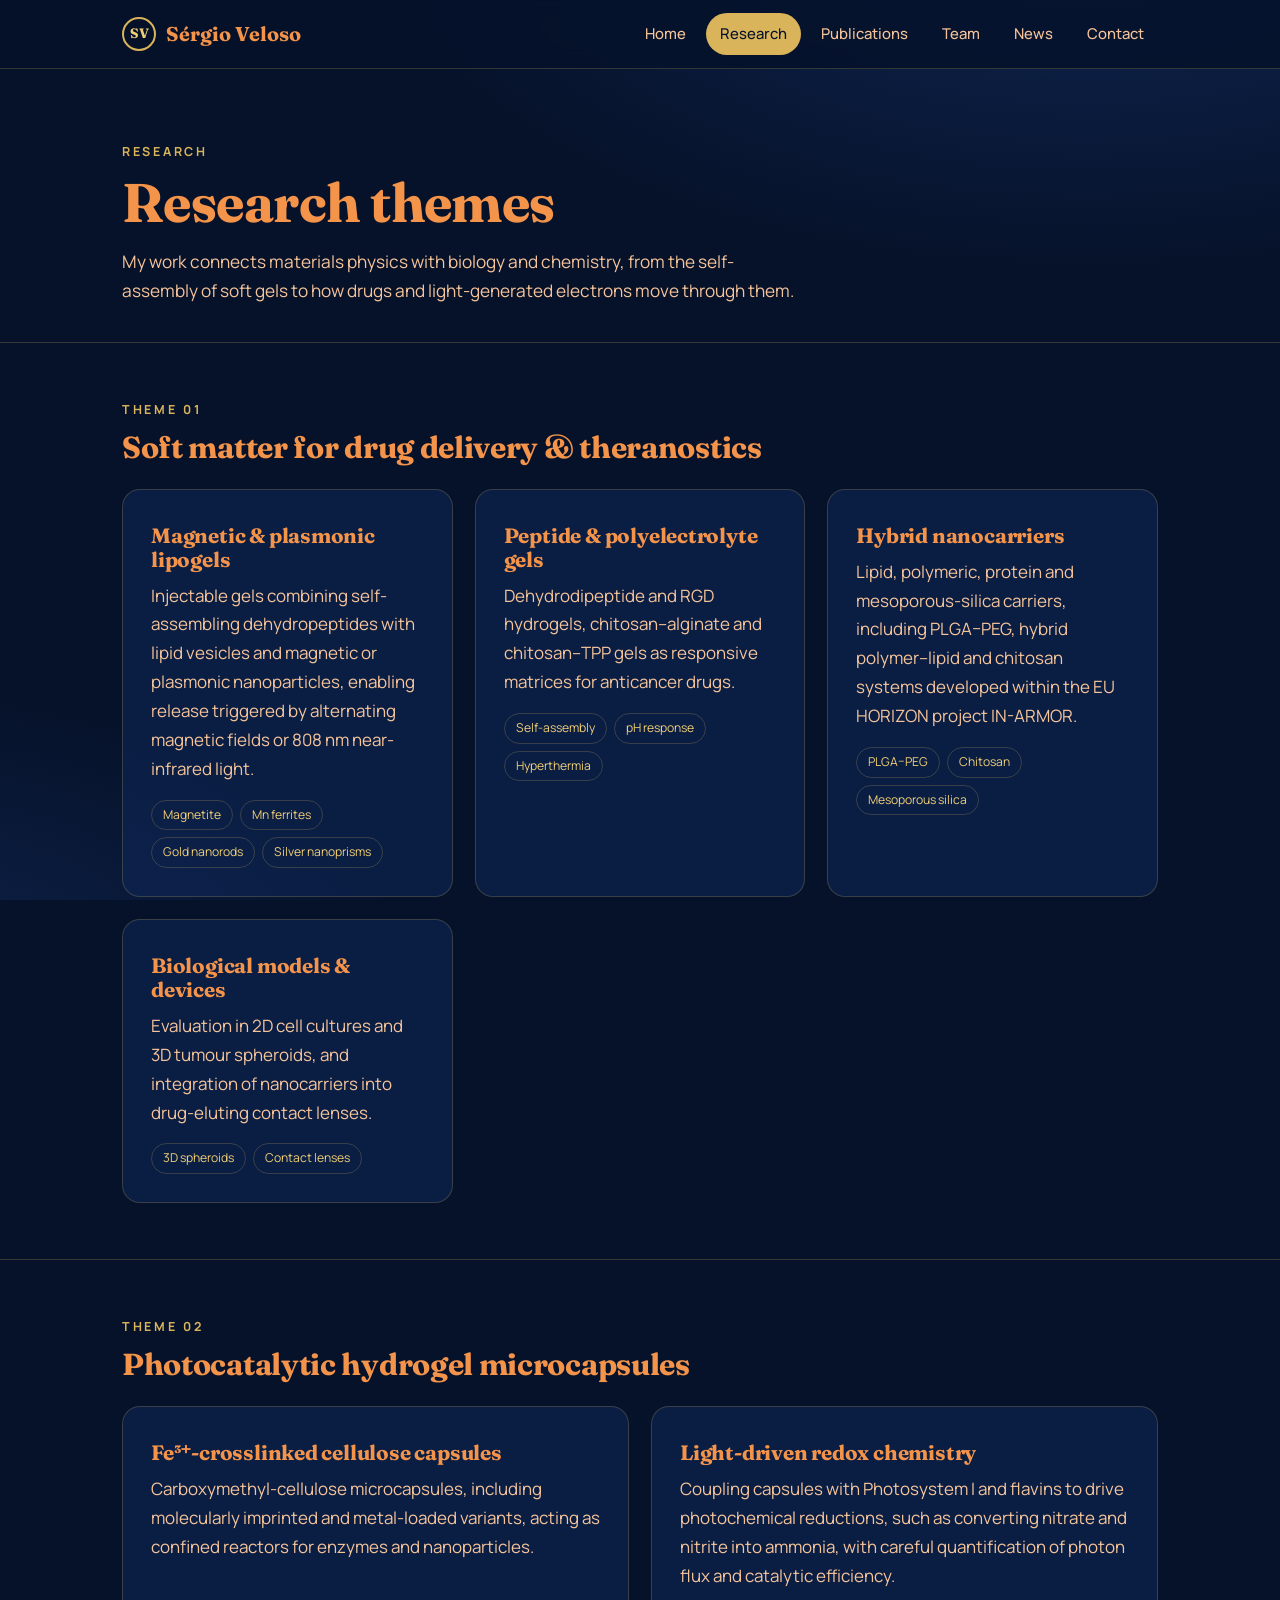
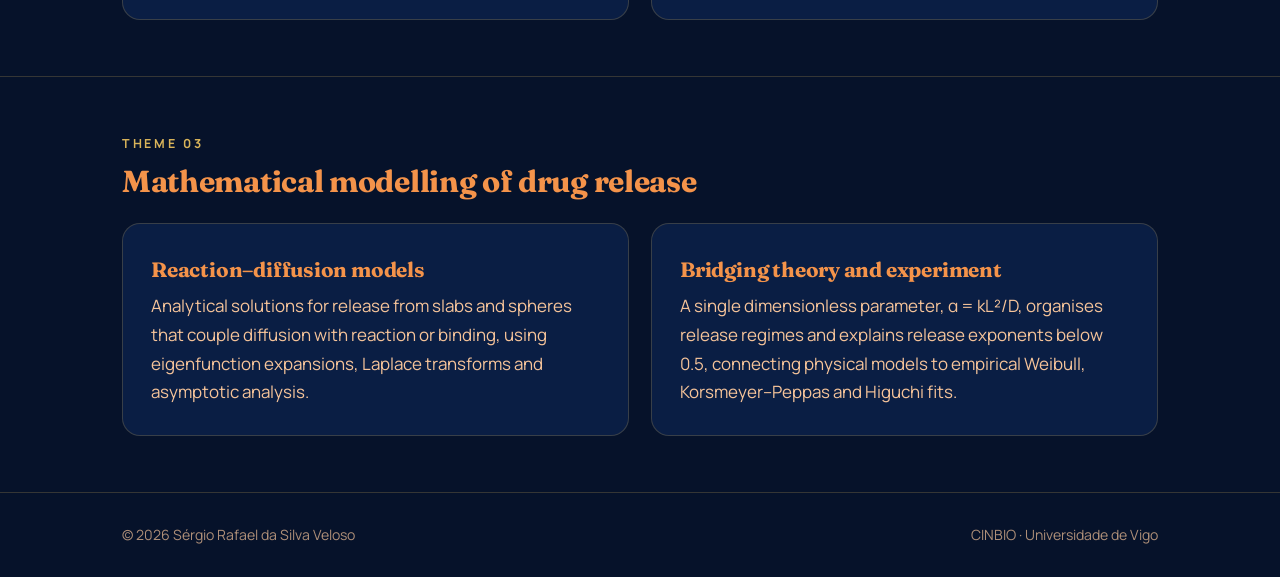
==== research.html @ 0ad84930 "Add files via upload" ====
<!DOCTYPE html>
<html lang="en">
<head>
<meta charset="UTF-8">
<meta name="viewport" content="width=device-width, initial-scale=1.0">
<title>Research | Sérgio Veloso</title>
<meta name="description" content="Sérgio R. S. Veloso — researcher in soft materials, nanomaterials, drug delivery and photocatalysis.">
<link rel="preconnect" href="https://fonts.googleapis.com">
<link rel="preconnect" href="https://fonts.gstatic.com" crossorigin>
<link href="https://fonts.googleapis.com/css2?family=Fraunces:ital,opsz,wght@0,9..144,600;0,9..144,700;1,9..144,600&family=Manrope:wght@400;500;600;700&display=swap" rel="stylesheet">
<link rel="stylesheet" href="style.css">
</head>
<body>
<nav class="nav">
  <div class="wrap">
    <a href="index.html" class="brand"><span class="brand-mark">SV</span>Sérgio Veloso</a>
    <button class="menu-btn" aria-label="Menu">☰</button>
    <ul>
      <li><a href="index.html">Home</a></li>
      <li><a href="research.html">Research</a></li>
      <li><a href="publications.html">Publications</a></li>
      <li><a href="team.html">Team</a></li>
      <li><a href="news.html">News</a></li>
      <li><a href="contact.html">Contact</a></li>
    </ul>
  </div>
</nav>
<main>
<header class="page-head"><div class="wrap">
  <div class="eyebrow">Research</div><h1>Research themes</h1><p>My work connects materials physics with biology and chemistry, from the self-assembly of soft gels to how drugs and light-generated electrons move through them.</p>
</div></header>

<section class="block" id="delivery"><div class="wrap">
  <div class="eyebrow">Theme 01</div>
  <h2>Soft matter for drug delivery &amp; theranostics</h2>
  <div class="grid">
    <div class="card reveal"><h3>Magnetic &amp; plasmonic lipogels</h3><p>Injectable gels combining self-assembling dehydropeptides with lipid vesicles and magnetic or plasmonic nanoparticles, enabling release triggered by alternating magnetic fields or 808 nm near-infrared light.</p>
      <div class="tags"><span class="tag">Magnetite</span><span class="tag">Mn ferrites</span><span class="tag">Gold nanorods</span><span class="tag">Silver nanoprisms</span></div></div>
    <div class="card reveal"><h3>Peptide &amp; polyelectrolyte gels</h3><p>Dehydrodipeptide and RGD hydrogels, chitosan–alginate and chitosan–TPP gels as responsive matrices for anticancer drugs.</p>
      <div class="tags"><span class="tag">Self-assembly</span><span class="tag">pH response</span><span class="tag">Hyperthermia</span></div></div>
    <div class="card reveal"><h3>Hybrid nanocarriers</h3><p>Lipid, polymeric, protein and mesoporous-silica carriers, including PLGA–PEG, hybrid polymer–lipid and chitosan systems developed within the EU HORIZON project IN-ARMOR.</p>
      <div class="tags"><span class="tag">PLGA–PEG</span><span class="tag">Chitosan</span><span class="tag">Mesoporous silica</span></div></div>
    <div class="card reveal"><h3>Biological models &amp; devices</h3><p>Evaluation in 2D cell cultures and 3D tumour spheroids, and integration of nanocarriers into drug-eluting contact lenses.</p>
      <div class="tags"><span class="tag">3D spheroids</span><span class="tag">Contact lenses</span></div></div>
  </div>
</div></section>
<section class="block" id="photo"><div class="wrap">
  <div class="eyebrow">Theme 02</div>
  <h2>Photocatalytic hydrogel microcapsules</h2>
  <div class="grid">
    <div class="card reveal"><h3>Fe³⁺-crosslinked cellulose capsules</h3><p>Carboxymethyl-cellulose microcapsules, including molecularly imprinted and metal-loaded variants, acting as confined reactors for enzymes and nanoparticles.</p></div>
    <div class="card reveal"><h3>Light-driven redox chemistry</h3><p>Coupling capsules with Photosystem I and flavins to drive photochemical reductions, such as converting nitrate and nitrite into ammonia, with careful quantification of photon flux and catalytic efficiency.</p></div>
  </div>
</div></section>
<section class="block" id="modelling"><div class="wrap">
  <div class="eyebrow">Theme 03</div>
  <h2>Mathematical modelling of drug release</h2>
  <div class="grid">
    <div class="card reveal"><h3>Reaction–diffusion models</h3><p>Analytical solutions for release from slabs and spheres that couple diffusion with reaction or binding, using eigenfunction expansions, Laplace transforms and asymptotic analysis.</p></div>
    <div class="card reveal"><h3>Bridging theory and experiment</h3><p>A single dimensionless parameter, α = kL²/D, organises release regimes and explains release exponents below 0.5, connecting physical models to empirical Weibull, Korsmeyer–Peppas and Higuchi fits.</p></div>
  </div>
</div></section>
</main>
<footer>
  <div class="wrap">
    <span>© <span id="yr"></span> Sérgio Rafael da Silva Veloso</span>
    <span>CINBIO · Universidade de Vigo</span>
  </div>
</footer>
<script src="script.js"></script>

</body>
</html>
---- style.css ----
/* ===== Sérgio Veloso — shared site styles ===== */
:root {
  --navy-900: #06122a;
  --navy-800: #0a1b3d;
  --navy-700: #10285a;
  --navy-600: #183774;
  --orange: #f4934a;
  --orange-soft: #f6c49a;
  --gold: #d9b45a;
  --gold-bright: #f1cf76;
  --line: rgba(217, 180, 90, 0.22);
  --card: rgba(16, 40, 90, 0.55);
}

* { box-sizing: border-box; }
html { scroll-behavior: smooth; }
body {
  margin: 0;
  background: var(--navy-900);
  background-image: radial-gradient(1200px 600px at 85% -10%, rgba(24,55,116,.55), transparent 60%),
                    radial-gradient(900px 500px at -10% 110%, rgba(24,55,116,.45), transparent 60%);
  background-attachment: fixed;
  color: var(--orange-soft);
  font-family: "Manrope", system-ui, sans-serif;
  font-size: 17px;
  line-height: 1.7;
  min-height: 100vh;
  display: flex;
  flex-direction: column;
}
main { flex: 1; }
a { color: var(--gold-bright); text-decoration: none; transition: color .2s; }
a:hover { color: var(--orange); }
h1, h2, h3 {
  font-family: "Fraunces", Georgia, serif;
  color: var(--orange);
  line-height: 1.15;
  font-weight: 700;
  letter-spacing: -0.01em;
}
.wrap { max-width: 1080px; margin: 0 auto; padding: 0 22px; }
.gold { color: var(--gold-bright); }

/* ===== Navigation ===== */
.nav {
  position: sticky; top: 0; z-index: 50;
  background: rgba(6, 18, 42, 0.82);
  backdrop-filter: blur(10px);
  border-bottom: 1px solid var(--line);
}
.nav .wrap { display: flex; align-items: center; justify-content: space-between; height: 68px; }
.brand {
  font-family: "Fraunces", serif; font-size: 1.25rem; font-weight: 700;
  color: var(--orange); display: flex; align-items: center; gap: 10px;
}
.brand-mark {
  width: 34px; height: 34px; border-radius: 50%;
  border: 2px solid var(--gold); display: grid; place-items: center;
  font-size: .85rem; color: var(--gold-bright);
}
.nav ul { list-style: none; display: flex; gap: 6px; margin: 0; padding: 0; }
.nav ul a {
  color: var(--orange-soft); font-size: .93rem; font-weight: 500;
  padding: 8px 14px; border-radius: 999px; display: block;
}
.nav ul a:hover { color: var(--gold-bright); background: rgba(217,180,90,.08); }
.nav ul a.active { color: var(--navy-900); background: var(--gold); }
.menu-btn {
  display: none; background: none; border: 1px solid var(--line); color: var(--gold-bright);
  border-radius: 8px; padding: 6px 12px; font-size: 1rem; cursor: pointer;
}
@media (max-width: 820px) {
  .menu-btn { display: block; }
  .nav ul {
    display: none; position: absolute; top: 68px; left: 0; right: 0;
    flex-direction: column; background: var(--navy-900); padding: 12px 22px 18px;
    border-bottom: 1px solid var(--line);
  }
  .nav ul.open { display: flex; }
}

/* ===== Page header (inner pages) ===== */
.page-head { padding: 72px 0 36px; border-bottom: 1px solid var(--line); }
.eyebrow {
  font-size: .78rem; letter-spacing: .22em; text-transform: uppercase;
  color: var(--gold); font-weight: 700; margin-bottom: 10px;
}
.page-head h1 { font-size: clamp(2.3rem, 5vw, 3.4rem); margin: 0 0 12px; }
.page-head p { max-width: 680px; margin: 0; font-size: 1.08rem; }

section.block { padding: 56px 0; }
section.block + section.block { border-top: 1px solid var(--line); }
section.block h2 { font-size: 1.9rem; margin: 0 0 24px; }

/* ===== Buttons ===== */
.btn {
  display: inline-block; padding: 12px 24px; border-radius: 999px;
  font-weight: 600; font-size: .95rem; border: 1.5px solid var(--gold);
  color: var(--gold-bright); transition: all .2s;
}
.btn:hover { background: rgba(217,180,90,.12); color: var(--gold-bright); }
.btn.solid { background: var(--orange); border-color: var(--orange); color: var(--navy-900); }
.btn.solid:hover { background: var(--gold-bright); border-color: var(--gold-bright); color: var(--navy-900); }

/* ===== Cards ===== */
.grid { display: grid; grid-template-columns: repeat(auto-fit, minmax(290px, 1fr)); gap: 22px; }
.card {
  background: var(--card); border: 1px solid var(--line); border-radius: 18px;
  padding: 28px; transition: transform .25s, border-color .25s;
}
.card:hover { transform: translateY(-4px); border-color: rgba(241,207,118,.55); }
.card h3 { margin: 6px 0 10px; font-size: 1.3rem; }
.card p { margin: 0; }
.card .num { font-family: "Fraunces", serif; color: var(--gold); font-size: .95rem; letter-spacing: .1em; }
.tags { display: flex; flex-wrap: wrap; gap: 7px; margin-top: 16px; }
.tag {
  font-size: .76rem; padding: 4px 11px; border-radius: 999px;
  border: 1px solid var(--line); color: var(--gold-bright);
}

/* ===== Footer ===== */
footer {
  border-top: 1px solid var(--line); padding: 30px 0; font-size: .88rem;
  color: rgba(246,196,154,.7);
}
footer .wrap { display: flex; justify-content: space-between; flex-wrap: wrap; gap: 12px; }

/* ===== Home ===== */
.hero { position: relative; min-height: calc(100vh - 68px); display: flex; align-items: center; overflow: hidden; }
#molecules { position: absolute; inset: 0; width: 100%; height: 100%; }
.hero::after {
  content: ""; position: absolute; inset: 0; pointer-events: none;
  background: linear-gradient(90deg, rgba(6,18,42,.92) 0%, rgba(6,18,42,.6) 50%, rgba(6,18,42,.15) 100%);
}
.hero .wrap { position: relative; z-index: 2; width: 100%; }
.hero h1 { font-size: clamp(2.6rem, 6.5vw, 5rem); margin: 0 0 14px; max-width: 760px; }
.hero h1 em { font-style: italic; color: var(--gold-bright); font-weight: 600; }
.hero .sub { font-size: 1.2rem; max-width: 600px; margin: 0 0 32px; }
.hero .actions { display: flex; gap: 14px; flex-wrap: wrap; }
.stats { display: flex; gap: 46px; margin-top: 56px; flex-wrap: wrap; }
.stat strong { display: block; font-family: "Fraunces", serif; font-size: 1.9rem; color: var(--gold-bright); }
.stat span { font-size: .85rem; letter-spacing: .08em; text-transform: uppercase; }

/* ===== Timeline ===== */
.timeline { list-style: none; margin: 0; padding: 0; border-left: 2px solid var(--gold); }
.timeline li { position: relative; padding: 0 0 30px 30px; }
.timeline li::before {
  content: ""; position: absolute; left: -8px; top: 7px; width: 14px; height: 14px;
  border-radius: 50%; background: var(--navy-900); border: 2px solid var(--gold-bright);
}
.timeline .when { color: var(--gold); font-weight: 700; font-size: .85rem; letter-spacing: .1em; text-transform: uppercase; }
.timeline strong { display: block; color: var(--orange); font-size: 1.1rem; }

/* ===== Publications ===== */
.pub {
  display: grid; grid-template-columns: 70px 1fr; gap: 20px;
  padding: 22px 0; border-bottom: 1px solid var(--line);
}
.pub .yr { font-family: "Fraunces", serif; color: var(--gold-bright); font-size: 1.2rem; }
.pub .title { color: var(--orange); font-weight: 600; font-size: 1.05rem; }
.pub .venue { font-style: italic; font-size: .93rem; }
@media (max-width: 560px) { .pub { grid-template-columns: 1fr; gap: 4px; } }

/* ===== Coming soon ===== */
.soon {
  text-align: center; padding: 90px 22px; border: 1px dashed var(--gold);
  border-radius: 24px; background: var(--card); margin: 56px 0;
}
.soon h2 { font-size: 2.4rem; margin: 10px 0; }
.soon .badge {
  display: inline-block; background: var(--gold); color: var(--navy-900);
  font-weight: 700; font-size: .78rem; letter-spacing: .2em; padding: 6px 14px; border-radius: 999px;
}

/* ===== Contact ===== */
.contact-item { display: flex; gap: 16px; align-items: flex-start; }
.icon {
  flex: none; width: 46px; height: 46px; border-radius: 12px;
  border: 1px solid var(--gold); display: grid; place-items: center; color: var(--gold-bright);
  font-family: "Fraunces", serif; font-weight: 700;
}
.contact-item h3 { margin: 0 0 4px; font-size: 1.1rem; }
.contact-item p { margin: 0; word-break: break-word; }

/* ===== News ===== */
.news-item { padding: 26px 0; border-bottom: 1px solid var(--line); }
.news-item .date { color: var(--gold); font-size: .82rem; letter-spacing: .14em; text-transform: uppercase; font-weight: 700; }
.news-item h3 { margin: 6px 0 8px; font-size: 1.35rem; }
.news-item p { margin: 0; }

/* Fade-in */
.reveal { opacity: 0; transform: translateY(18px); transition: opacity .7s ease, transform .7s ease; }
.reveal.in { opacity: 1; transform: none; }
@media (prefers-reduced-motion: reduce) { .reveal { opacity: 1; transform: none; } }
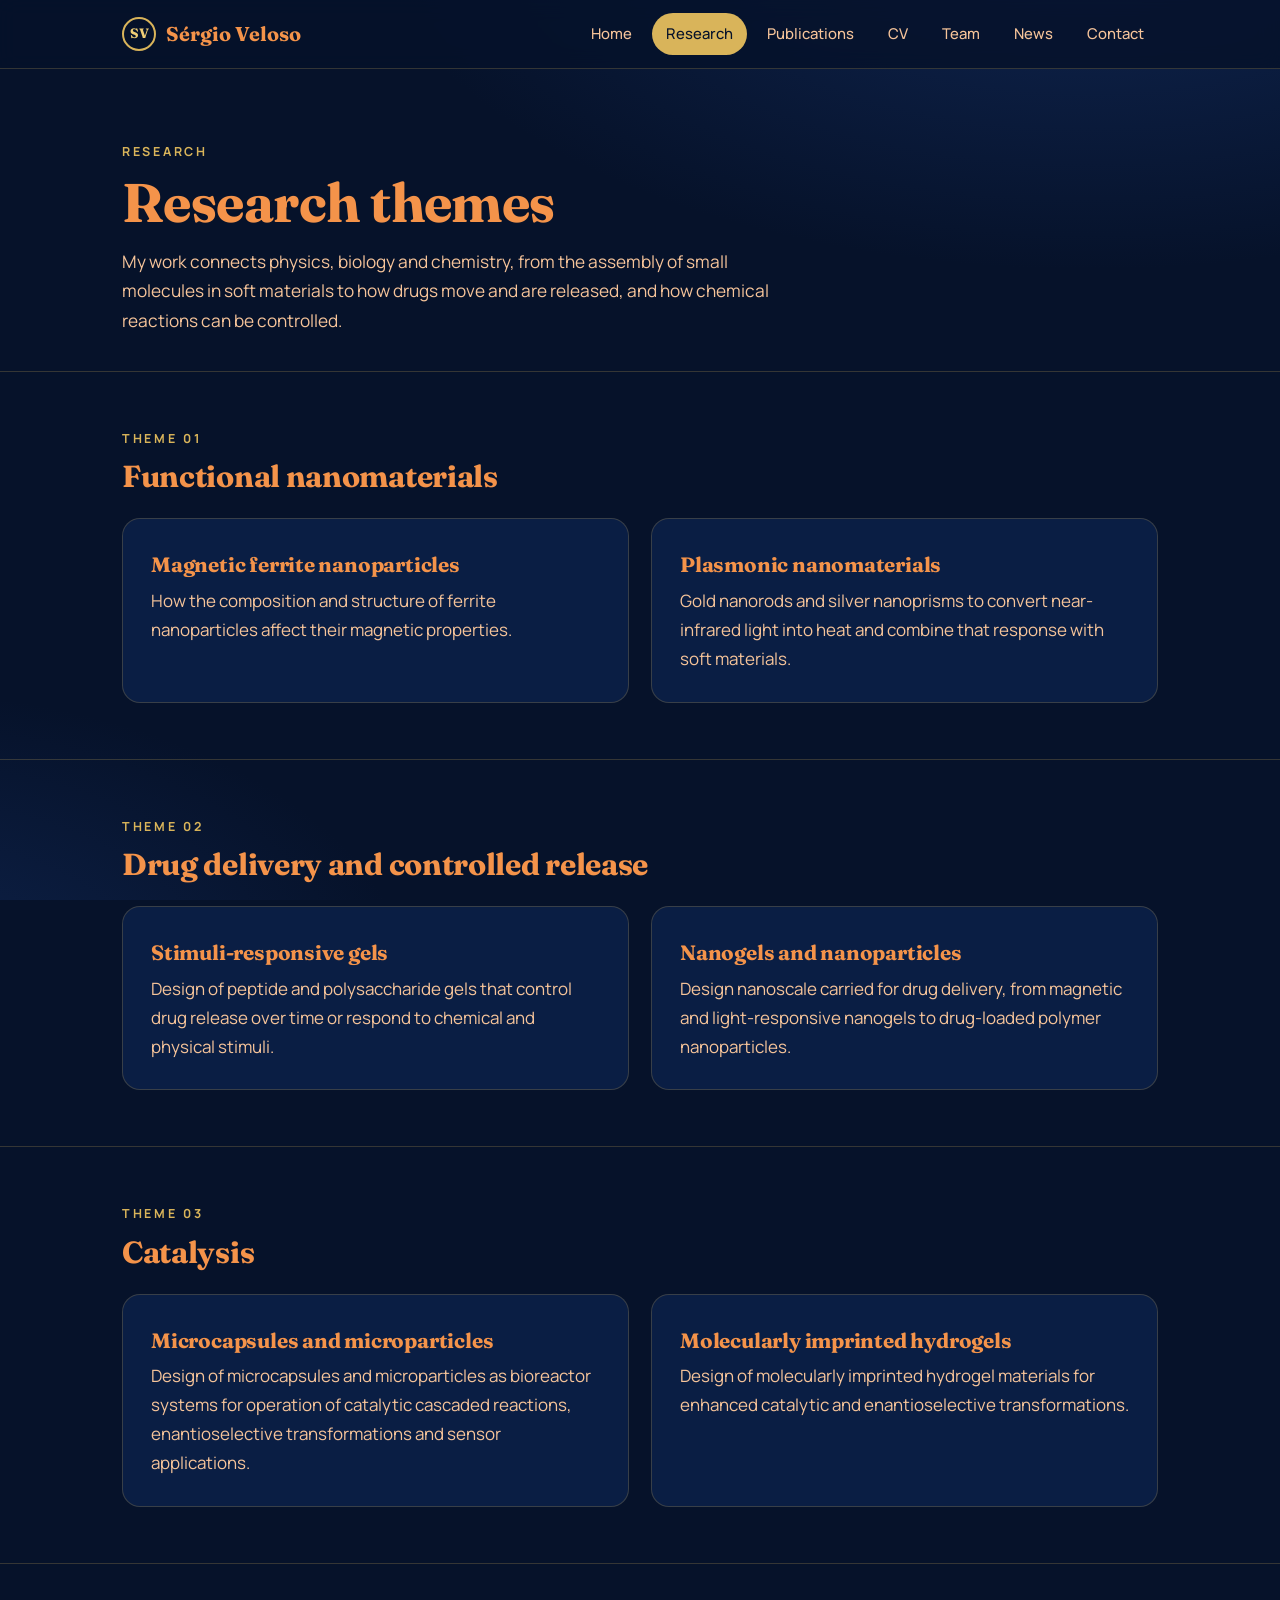
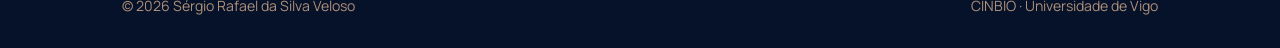
==== commit 4eec935e: "Add files via upload" ====
--- a/research.html
+++ b/research.html
@@ -19,6 +19,7 @@
       <li><a href="index.html">Home</a></li>
       <li><a href="research.html">Research</a></li>
       <li><a href="publications.html">Publications</a></li>
+      <li><a href="cv.html">CV</a></li>
       <li><a href="team.html">Team</a></li>
       <li><a href="news.html">News</a></li>
       <li><a href="contact.html">Contact</a></li>
@@ -27,37 +28,34 @@
 </nav>
 <main>
 <header class="page-head"><div class="wrap">
-  <div class="eyebrow">Research</div><h1>Research themes</h1><p>My work connects materials physics with biology and chemistry, from the self-assembly of soft gels to how drugs and light-generated electrons move through them.</p>
+  <div class="eyebrow">Research</div><h1>Research themes</h1>
+  <p>My work connects physics, biology and chemistry, from the assembly of small molecules in soft materials to how drugs move and are released, and how chemical reactions can be controlled.</p>
 </div></header>
 
-<section class="block" id="delivery"><div class="wrap">
+<section class="block" id="nano"><div class="wrap">
   <div class="eyebrow">Theme 01</div>
-  <h2>Soft matter for drug delivery &amp; theranostics</h2>
+  <h2>Functional nanomaterials</h2>
   <div class="grid">
-    <div class="card reveal"><h3>Magnetic &amp; plasmonic lipogels</h3><p>Injectable gels combining self-assembling dehydropeptides with lipid vesicles and magnetic or plasmonic nanoparticles, enabling release triggered by alternating magnetic fields or 808 nm near-infrared light.</p>
-      <div class="tags"><span class="tag">Magnetite</span><span class="tag">Mn ferrites</span><span class="tag">Gold nanorods</span><span class="tag">Silver nanoprisms</span></div></div>
-    <div class="card reveal"><h3>Peptide &amp; polyelectrolyte gels</h3><p>Dehydrodipeptide and RGD hydrogels, chitosan–alginate and chitosan–TPP gels as responsive matrices for anticancer drugs.</p>
-      <div class="tags"><span class="tag">Self-assembly</span><span class="tag">pH response</span><span class="tag">Hyperthermia</span></div></div>
-    <div class="card reveal"><h3>Hybrid nanocarriers</h3><p>Lipid, polymeric, protein and mesoporous-silica carriers, including PLGA–PEG, hybrid polymer–lipid and chitosan systems developed within the EU HORIZON project IN-ARMOR.</p>
-      <div class="tags"><span class="tag">PLGA–PEG</span><span class="tag">Chitosan</span><span class="tag">Mesoporous silica</span></div></div>
-    <div class="card reveal"><h3>Biological models &amp; devices</h3><p>Evaluation in 2D cell cultures and 3D tumour spheroids, and integration of nanocarriers into drug-eluting contact lenses.</p>
-      <div class="tags"><span class="tag">3D spheroids</span><span class="tag">Contact lenses</span></div></div>
+    <div class="card reveal"><h3>Magnetic ferrite nanoparticles</h3><p>How the composition and structure of ferrite nanoparticles affect their magnetic properties.</p></div>
+    <div class="card reveal"><h3>Plasmonic nanomaterials</h3><p>Gold nanorods and silver nanoprisms to convert near-infrared light into heat and combine that response with soft materials.</p></div>
   </div>
 </div></section>
-<section class="block" id="photo"><div class="wrap">
+
+<section class="block" id="delivery"><div class="wrap">
   <div class="eyebrow">Theme 02</div>
-  <h2>Photocatalytic hydrogel microcapsules</h2>
+  <h2>Drug delivery and controlled release</h2>
   <div class="grid">
-    <div class="card reveal"><h3>Fe³⁺-crosslinked cellulose capsules</h3><p>Carboxymethyl-cellulose microcapsules, including molecularly imprinted and metal-loaded variants, acting as confined reactors for enzymes and nanoparticles.</p></div>
-    <div class="card reveal"><h3>Light-driven redox chemistry</h3><p>Coupling capsules with Photosystem I and flavins to drive photochemical reductions, such as converting nitrate and nitrite into ammonia, with careful quantification of photon flux and catalytic efficiency.</p></div>
+    <div class="card reveal"><h3>Stimuli-responsive gels</h3><p>Design of peptide and polysaccharide gels that control drug release over time or respond to chemical and physical stimuli.</p></div>
+    <div class="card reveal"><h3>Nanogels and nanoparticles</h3><p>Design nanoscale carried for drug delivery, from magnetic and light-responsive nanogels to drug-loaded polymer nanoparticles.</p></div>
   </div>
 </div></section>
-<section class="block" id="modelling"><div class="wrap">
+
+<section class="block" id="photo"><div class="wrap">
   <div class="eyebrow">Theme 03</div>
-  <h2>Mathematical modelling of drug release</h2>
+  <h2>Catalysis</h2>
   <div class="grid">
-    <div class="card reveal"><h3>Reaction–diffusion models</h3><p>Analytical solutions for release from slabs and spheres that couple diffusion with reaction or binding, using eigenfunction expansions, Laplace transforms and asymptotic analysis.</p></div>
-    <div class="card reveal"><h3>Bridging theory and experiment</h3><p>A single dimensionless parameter, α = kL²/D, organises release regimes and explains release exponents below 0.5, connecting physical models to empirical Weibull, Korsmeyer–Peppas and Higuchi fits.</p></div>
+    <div class="card reveal"><h3>Microcapsules and microparticles</h3><p>Design of microcapsules and microparticles as bioreactor systems for operation of catalytic cascaded reactions, enantioselective transformations and sensor applications.</p></div>
+    <div class="card reveal"><h3>Molecularly imprinted hydrogels</h3><p>Design of molecularly imprinted hydrogel materials for enhanced catalytic and enantioselective transformations.</p></div>
   </div>
 </div></section>
 </main>
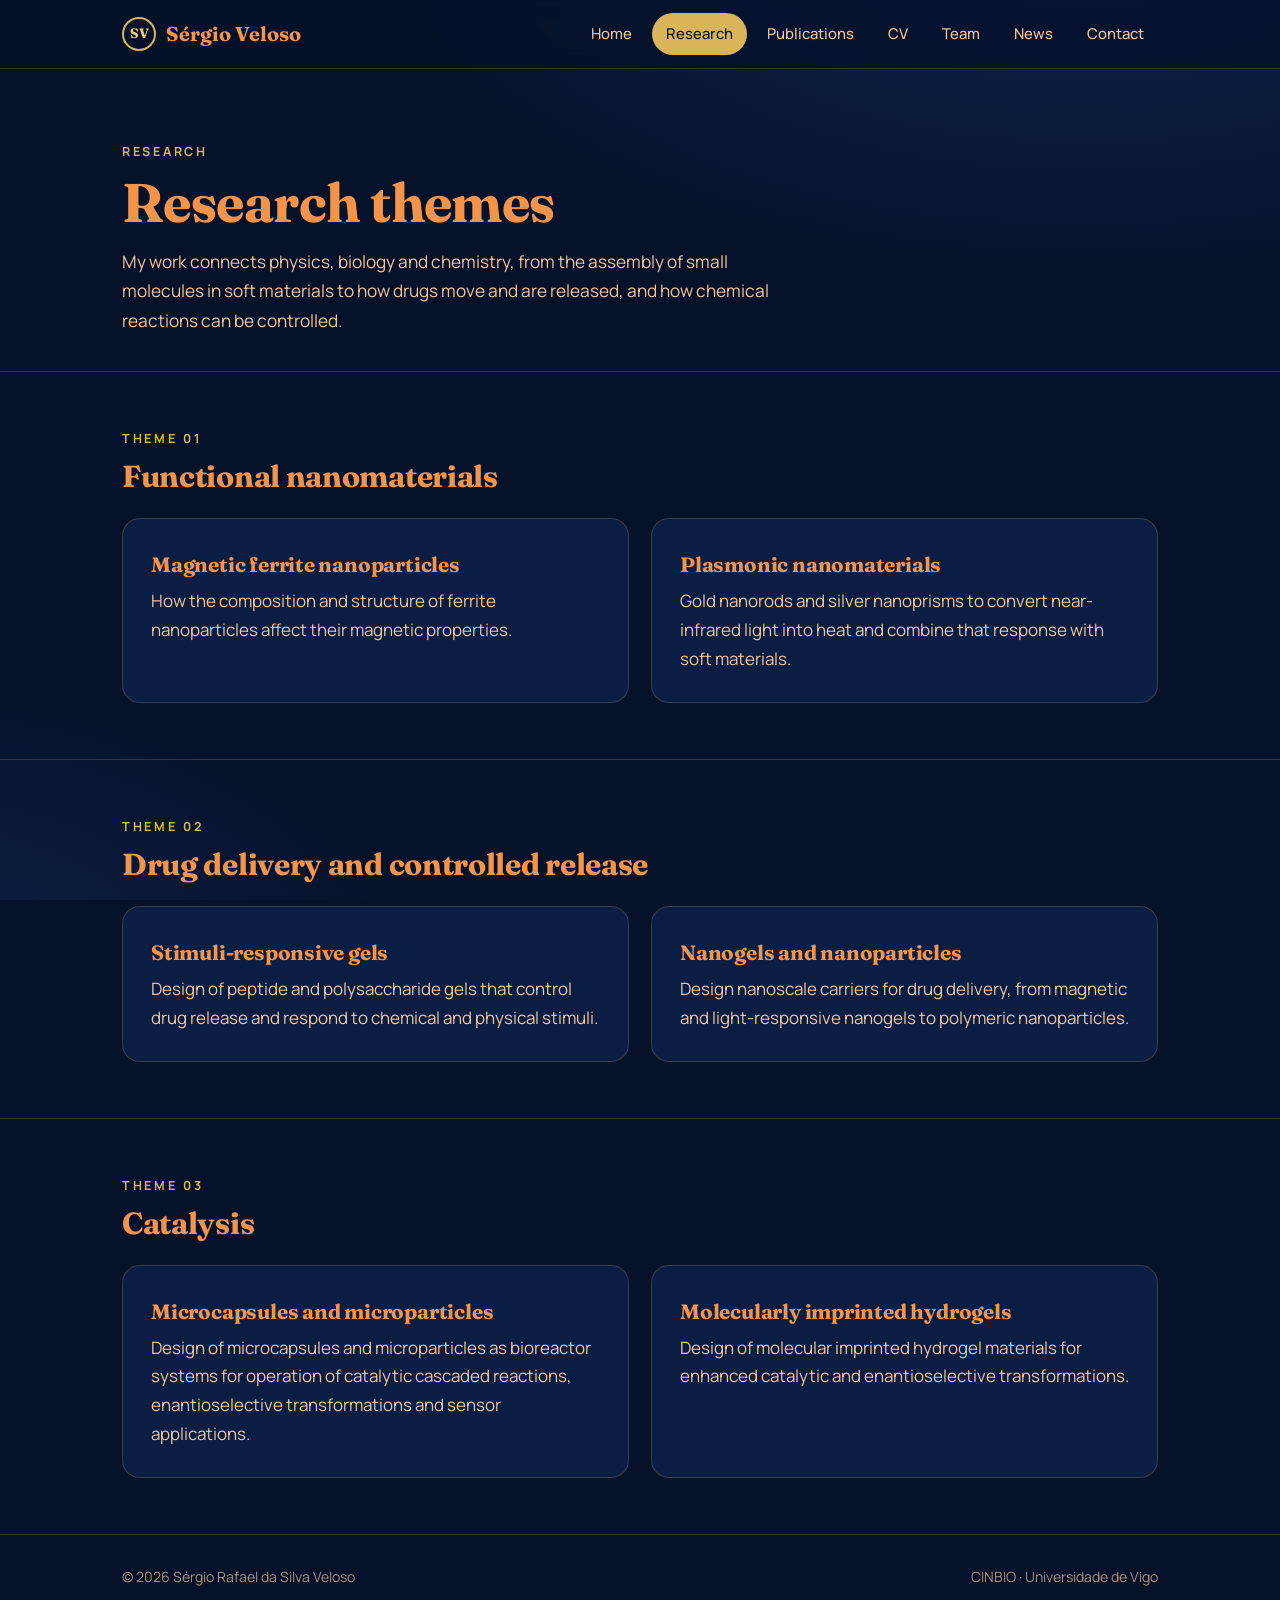
==== commit 5f7dc3e7: "Refine text in drug delivery and catalysis sections Updated descriptions for drug delivery and catal" ====
--- a/research.html
+++ b/research.html
@@ -45,8 +45,8 @@
   <div class="eyebrow">Theme 02</div>
   <h2>Drug delivery and controlled release</h2>
   <div class="grid">
-    <div class="card reveal"><h3>Stimuli-responsive gels</h3><p>Design of peptide and polysaccharide gels that control drug release over time or respond to chemical and physical stimuli.</p></div>
-    <div class="card reveal"><h3>Nanogels and nanoparticles</h3><p>Design nanoscale carried for drug delivery, from magnetic and light-responsive nanogels to drug-loaded polymer nanoparticles.</p></div>
+    <div class="card reveal"><h3>Stimuli-responsive gels</h3><p>Design of peptide and polysaccharide gels that control drug release and respond to chemical and physical stimuli.</p></div>
+    <div class="card reveal"><h3>Nanogels and nanoparticles</h3><p>Design nanoscale carriers for drug delivery, from magnetic and light-responsive nanogels to polymeric nanoparticles.</p></div>
   </div>
 </div></section>
 
@@ -55,7 +55,7 @@
   <h2>Catalysis</h2>
   <div class="grid">
     <div class="card reveal"><h3>Microcapsules and microparticles</h3><p>Design of microcapsules and microparticles as bioreactor systems for operation of catalytic cascaded reactions, enantioselective transformations and sensor applications.</p></div>
-    <div class="card reveal"><h3>Molecularly imprinted hydrogels</h3><p>Design of molecularly imprinted hydrogel materials for enhanced catalytic and enantioselective transformations.</p></div>
+    <div class="card reveal"><h3>Molecularly imprinted hydrogels</h3><p>Design of molecular imprinted hydrogel materials for enhanced catalytic and enantioselective transformations.</p></div>
   </div>
 </div></section>
 </main>
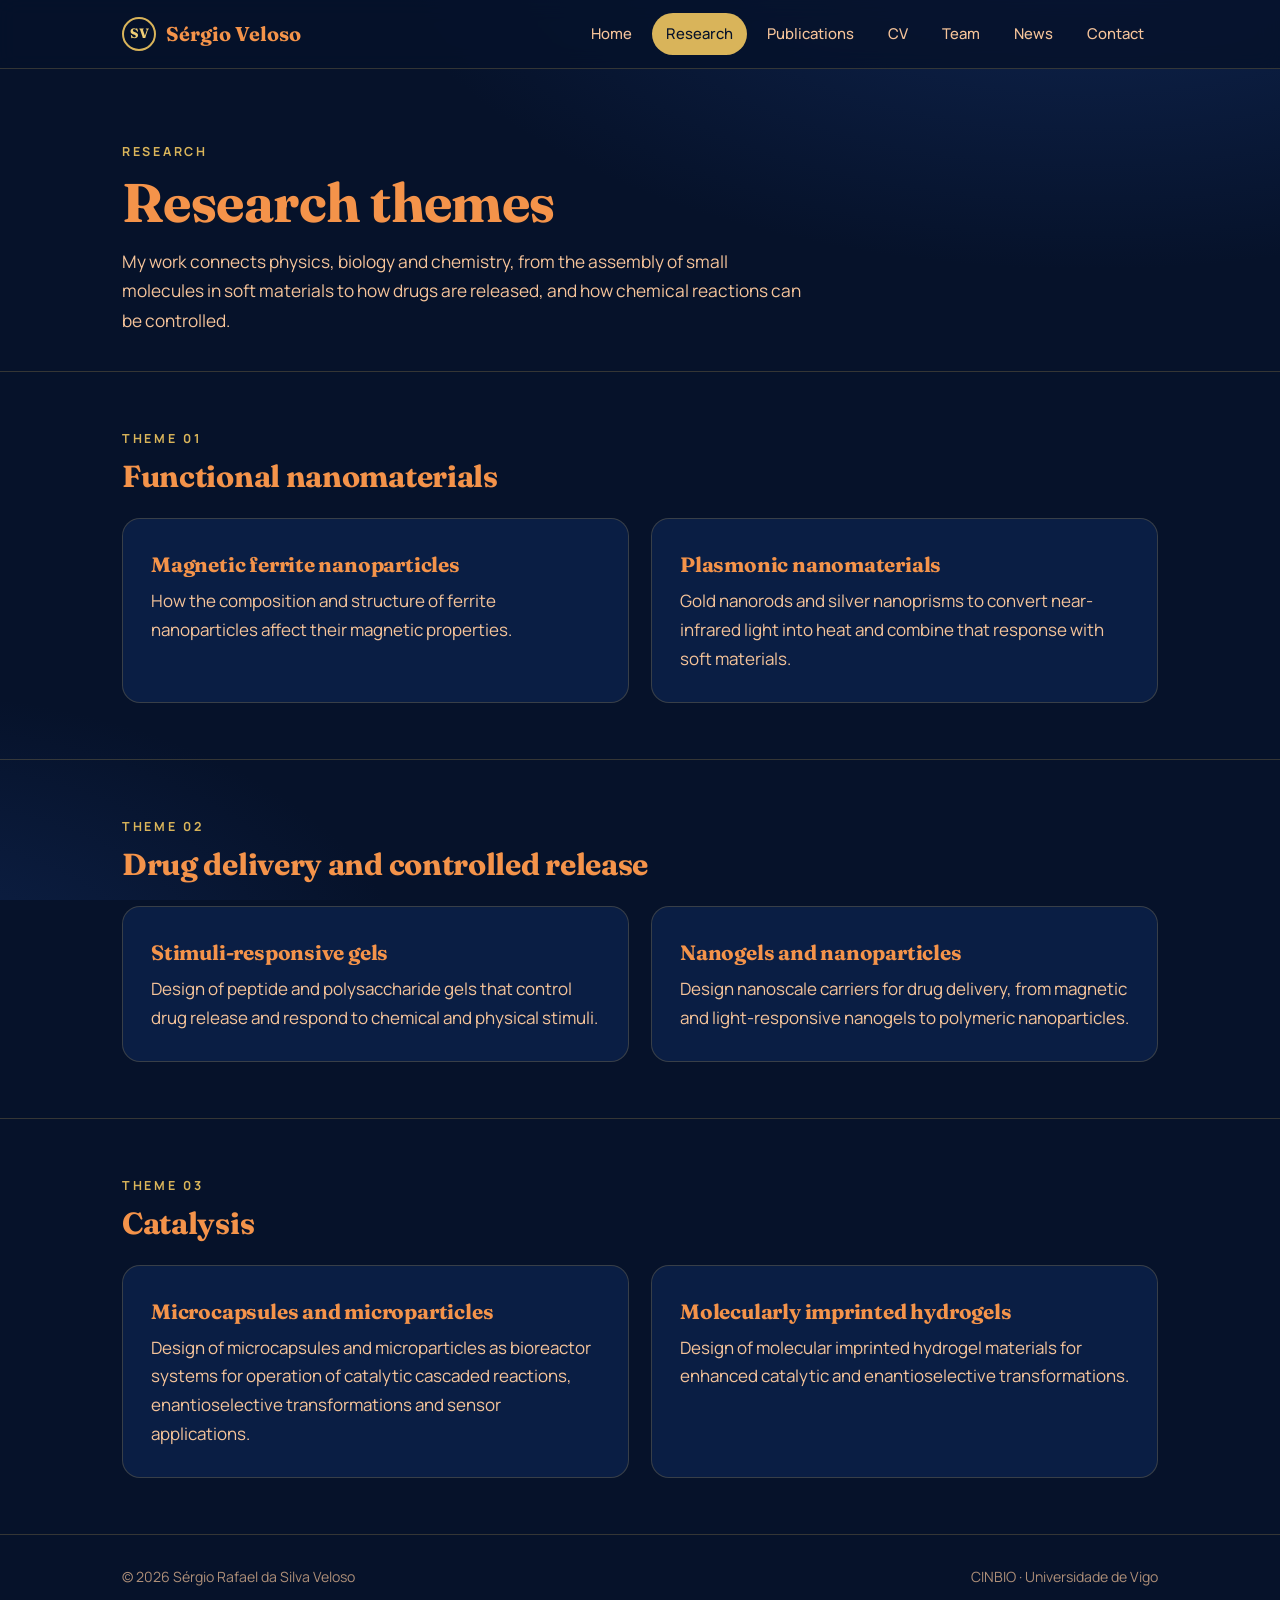
==== commit 0b76a19d: "Update research paragraph for clarity" ====
--- a/research.html
+++ b/research.html
@@ -29,7 +29,7 @@
 <main>
 <header class="page-head"><div class="wrap">
   <div class="eyebrow">Research</div><h1>Research themes</h1>
-  <p>My work connects physics, biology and chemistry, from the assembly of small molecules in soft materials to how drugs move and are released, and how chemical reactions can be controlled.</p>
+  <p>My work connects physics, biology and chemistry, from the assembly of small molecules in soft materials to how drugs are released, and how chemical reactions can be controlled.</p>
 </div></header>
 
 <section class="block" id="nano"><div class="wrap">
